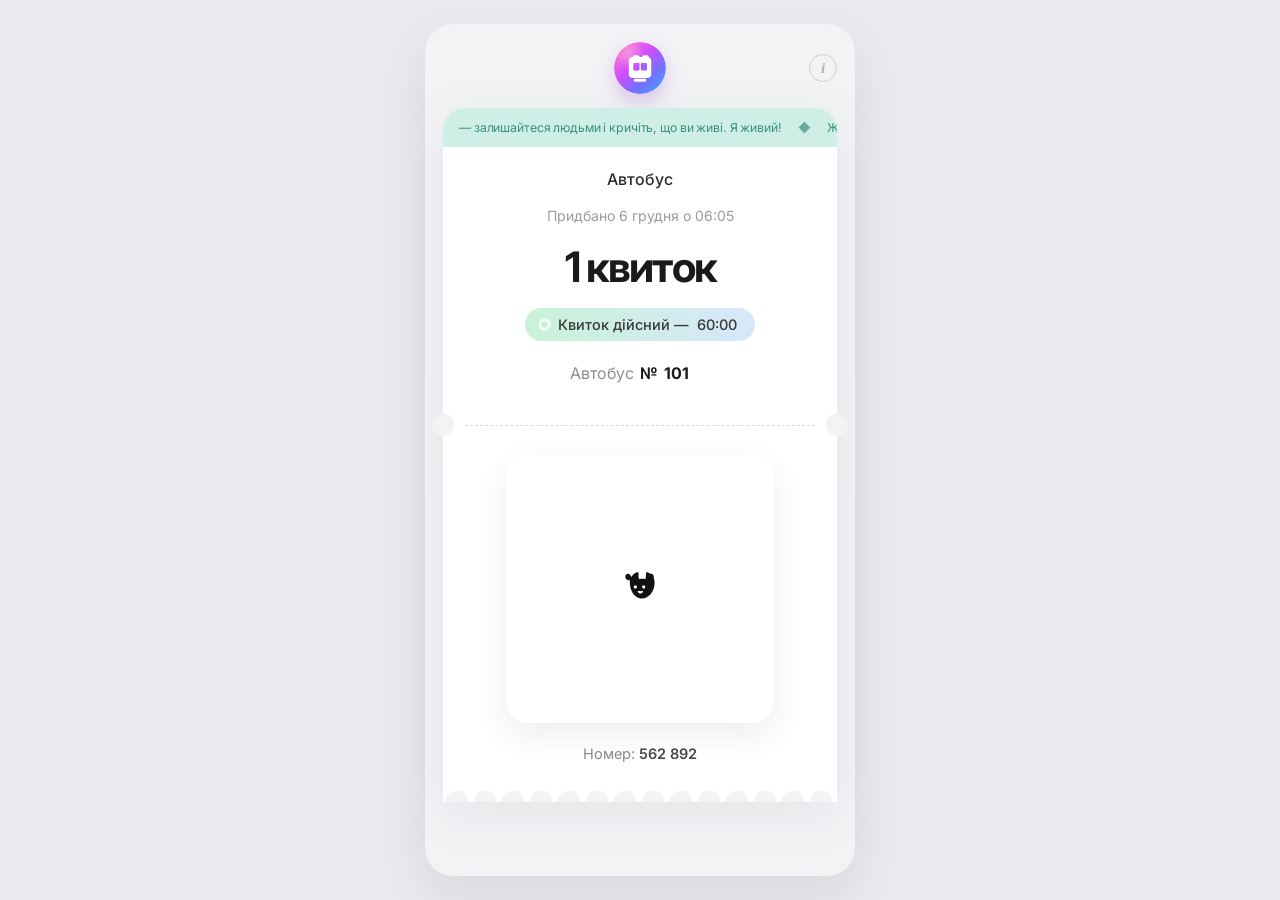
==== bus.html @ 9222057c "Add crisp canvas QR codes and a Monobank-style ticket details screen. Co-authored-by: Cursor <cursor" ====
<!DOCTYPE html>
<html lang="uk">
<head>
  <meta charset="UTF-8">
  <meta name="viewport" content="width=device-width, initial-scale=1, viewport-fit=cover">
  <meta name="theme-color" content="#f2f3f5">
  <title>Автобус · квиток</title>
  <link rel="preconnect" href="https://fonts.googleapis.com">
  <link rel="preconnect" href="https://fonts.gstatic.com" crossorigin>
  <link href="https://fonts.googleapis.com/css2?family=Inter:wght@400;500;600;700&display=swap" rel="stylesheet">
  <link rel="stylesheet" href="css/style.css">
</head>
<body data-kind="bus">
  <main class="app">
    <div id="ticket-view">
      <header class="topbar">
        <div class="logo" aria-hidden="true">
          <img src="assets/logo.svg" alt="">
        </div>
        <button class="info-btn" id="info-btn" aria-label="Інформація">i</button>
      </header>

      <article class="ticket">
        <div class="ticket-top">
          <div class="quote">
            <p class="quote-track" id="quote"></p>
          </div>
          <div class="ticket-body">
            <p class="transport" id="transport">Автобус</p>
            <p class="purchased" id="purchased"></p>
            <h1 class="amount" id="amount">1 квиток</h1>
            <div class="status" id="status">
              <span class="status-dot"></span>
              <span id="status-text">Квиток дійсний — </span>
              <span id="timer">60:00</span>
            </div>
            <p class="vehicle">
              <span id="transport-label">Автобус</span>
              <strong>№</strong>
              <input class="vehicle-input" id="vehicle-input" inputmode="numeric" maxlength="4" aria-label="Номер автобуса" value="101">
            </p>
          </div>
        </div>

        <div class="perforation" aria-hidden="true">
          <span class="dash"></span>
        </div>

        <div class="ticket-bottom">
          <button type="button" class="qr-wrap" id="qr-open" aria-label="Відкрити деталі квитка">
            <canvas class="qr" id="qr" width="640" height="640"></canvas>
            <span class="qr-mark" aria-hidden="true">
              <img src="assets/qr-cat.svg" alt="">
            </span>
          </button>
          <p class="number" id="number">Номер: <strong>244 197</strong></p>
        </div>
        <div class="scallop" aria-hidden="true"></div>
      </article>
    </div>

    <section class="details" id="details" hidden>
      <div class="details-top">
        <button type="button" class="details-back" id="details-back" aria-label="Назад">
          <svg viewBox="0 0 24 24" fill="none" aria-hidden="true">
            <path d="M15 5.5 8.5 12 15 18.5" stroke="currentColor" stroke-width="2.2" stroke-linecap="round" stroke-linejoin="round"/>
          </svg>
        </button>
        <h1 class="details-title">Деталі квитка</h1>
      </div>

      <div class="details-card">
        <div class="details-carrier">
          <div>
            <p class="details-label">Ваш перевізник</p>
            <p class="details-value">КП «ВІННИЦЬКА ТРАНСПОРТНА КОМПАНІЯ»</p>
          </div>
          <div class="details-qr-badge" aria-hidden="true">
            <canvas id="details-qr" width="160" height="160"></canvas>
          </div>
        </div>

        <div class="details-row">
          <div class="details-field">
            <p class="details-label">Квиток</p>
            <p class="details-value">Повний</p>
          </div>
          <div class="details-field is-end">
            <p class="details-label">Вартість</p>
            <p class="details-value">25 грн</p>
          </div>
        </div>

        <div class="details-row is-stack">
          <div class="details-field">
            <p class="details-label">Код ЄДРПОУ</p>
            <p class="details-value">03327925</p>
          </div>
          <div class="details-field">
            <p class="details-label">Основний контакт</p>
            <p class="details-value">+380674350525</p>
          </div>
          <div class="details-field">
            <p class="details-label">Адреса</p>
            <p class="details-value is-muted">&nbsp;</p>
          </div>
        </div>

        <div class="details-block">
          <div class="details-field">
            <p class="details-label">Страховик</p>
            <p class="details-value">ПАТ «УСК «Княжа Вієнна Іншуранс Груп», вул. Глибочицька 44, м. Київ, 04050, Україна (головний офіс) 0800 50 14 86</p>
          </div>
          <div class="details-field">
            <p class="details-label">Номер договору</p>
            <p class="details-value">Договір страхування від 12.05.2025 #1749-23/61. Розмір страхової суми 500 000,00.</p>
          </div>
        </div>
      </div>

      <footer class="details-footer">
        <p class="details-brand">monobank <span>| Universal Bank</span></p>
        <span class="details-sep" aria-hidden="true"></span>
        <p class="details-legal">АТ «УНІВЕРСАЛ БАНК» Ліцензія НБУ №92 від 20.01.1994, у держреєстрі банків №226</p>
      </footer>
    </section>
  </main>

  <div class="overlay" id="overlay">
    <div class="sheet">
      <h2>Електронний квиток</h2>
      <p>Квиток дійсний 60 хвилин з моменту покупки. Номер транспорту можна змінити прямо на квитку або тут.</p>
      <div class="sheet-fields">
        <label>
          Номер тролейбуса
          <input id="trolley-number" inputmode="numeric" maxlength="4" autocomplete="off">
        </label>
        <label>
          Номер трамвая
          <input id="tram-number" inputmode="numeric" maxlength="4" autocomplete="off">
        </label>
        <label>
          Номер автобуса
          <input id="bus-number" inputmode="numeric" maxlength="4" autocomplete="off">
        </label>
      </div>
      <div class="sheet-actions">
        <div class="sheet-links" id="other-tickets"></div>
        <button type="button" class="sheet-link" id="open-details">Деталі квитка</button>
        <button id="close-info" type="button">Зберегти</button>
      </div>
    </div>
  </div>

  <script src="js/qrcode.min.js"></script>
  <script src="js/qr-render.js"></script>
  <script src="js/app.js"></script>
</body>
</html>
---- css/style.css ----
:root {
  --bg: #f2f3f5;
  --card: #ffffff;
  --ink: #1a1a1a;
  --muted: #9a9a9a;
  --quote-bg: #cfeee6;
  --quote-text: #3b8f80;
  --dash: #e6e6e6;
  --shadow: 0 10px 30px rgba(17, 24, 39, 0.06);
  --radius: 22px;
}

* {
  box-sizing: border-box;
  margin: 0;
  padding: 0;
}

html,
body {
  min-height: 100%;
}

body {
  font-family: Inter, -apple-system, BlinkMacSystemFont, "Segoe UI", sans-serif;
  background: var(--bg);
  color: var(--ink);
  -webkit-font-smoothing: antialiased;
}

.app {
  width: min(430px, 100%);
  min-height: 100svh;
  margin: 0 auto;
  padding: 18px 18px 36px;
}

.topbar {
  display: grid;
  grid-template-columns: 1fr auto 1fr;
  align-items: center;
  margin-bottom: 14px;
}

.logo {
  grid-column: 2;
  width: 52px;
  height: 52px;
  border-radius: 50%;
  overflow: hidden;
  box-shadow: 0 8px 18px rgba(168, 80, 210, 0.28);
}

.logo img,
.logo svg {
  width: 100%;
  height: 100%;
  display: block;
}

.info-btn {
  justify-self: end;
  width: 28px;
  height: 28px;
  border: 1.5px solid #cfcfcf;
  border-radius: 50%;
  background: transparent;
  color: #b0b0b0;
  font: 700 15px/1 Georgia, "Times New Roman", serif;
  font-style: italic;
  cursor: pointer;
  appearance: none;
}

.ticket {
  position: relative;
  filter: drop-shadow(0 12px 24px rgba(15, 23, 42, 0.06));
}

.ticket-top,
.ticket-bottom {
  background: var(--card);
}

.ticket-top {
  border-radius: var(--radius) var(--radius) 0 0;
  overflow: hidden;
  padding-bottom: 28px;
}

.quote {
  background: var(--quote-bg);
  color: var(--quote-text);
  font-size: 12.25px;
  line-height: 1.4;
  letter-spacing: -0.01em;
  padding: 11px 0;
  overflow: hidden;
  white-space: nowrap;
}

.quote-track {
  display: inline-flex;
  align-items: center;
  gap: 16px;
  padding-left: 16px;
  animation: quote-scroll 22s linear infinite;
}

.quote-sep {
  opacity: 0.7;
}

@keyframes quote-scroll {
  from { transform: translateX(0); }
  to { transform: translateX(-50%); }
}

.ticket-body {
  padding: 22px 16px 0;
  text-align: center;
}

.transport {
  font-size: 16px;
  font-weight: 500;
  color: #2b2b2b;
}

.purchased {
  margin-top: 18px;
  color: var(--muted);
  font-size: 14px;
}

.amount {
  margin-top: 22px;
  font-size: 42px;
  font-weight: 700;
  letter-spacing: -0.04em;
  line-height: 1;
}

.status {
  display: inline-flex;
  align-items: center;
  gap: 8px;
  margin-top: 20px;
  padding: 8px 18px 8px 14px;
  border-radius: 999px;
  background: linear-gradient(90deg, #c9f3d8 0%, #d7e7fb 100%);
  color: #3a3a3a;
  font-size: 14.5px;
  font-weight: 500;
}

.status.is-expired {
  background: linear-gradient(90deg, #fde9c4 0%, #f8d4e4 100%);
  color: #5a5a5a;
}

.status.is-expired .status-dot,
.status.is-expired #timer {
  display: none;
}

body.is-expired .qr-wrap {
  opacity: 0.32;
  filter: grayscale(1);
}

body.is-details {
  background: #000;
}

body.is-details .app {
  background: #000;
  padding-bottom: 24px;
}

.status-dot {
  width: 11px;
  height: 11px;
  border: 2px solid #fff;
  border-radius: 50%;
  box-shadow: 0 0 0 1px rgba(255, 255, 255, 0.4);
}

.vehicle {
  margin-top: 22px;
  color: #8d8d8d;
  font-size: 16px;
  display: flex;
  align-items: baseline;
  justify-content: center;
  gap: 6px;
}

.vehicle strong {
  color: var(--ink);
  font-weight: 700;
  letter-spacing: 0.01em;
}

.vehicle-input {
  width: 4.2ch;
  border: 0;
  padding: 0;
  background: transparent;
  color: var(--ink);
  font: inherit;
  font-weight: 700;
  letter-spacing: 0.01em;
  outline: none;
  border-radius: 6px;
}

.vehicle-input:focus {
  background: #f4f4f4;
}

.perforation {
  position: relative;
  height: 28px;
  background: var(--card);
}

.perforation::before,
.perforation::after {
  content: "";
  position: absolute;
  top: 50%;
  width: 22px;
  height: 22px;
  border-radius: 50%;
  background: var(--bg);
  transform: translateY(-50%);
  box-shadow: inset 0 1px 2px rgba(0, 0, 0, 0.04);
}

.perforation::before {
  left: -11px;
}

.perforation::after {
  right: -11px;
}

.dash {
  position: absolute;
  left: 22px;
  right: 22px;
  top: 50%;
  border-top: 1.5px dashed #d9d9d9;
}

.ticket-bottom {
  padding: 8px 22px 6px;
  text-align: center;
}

.qr-wrap {
  position: relative;
  width: min(268px, 72vw);
  margin: 8px auto 0;
  padding: 10px;
  border: 0;
  border-radius: 22px;
  background: #fff;
  box-shadow: 0 12px 32px rgba(17, 24, 39, 0.08);
  cursor: pointer;
  appearance: none;
  -webkit-tap-highlight-color: transparent;
}

.qr-wrap:focus-visible {
  outline: 2px solid #c44dff;
  outline-offset: 3px;
}

.qr {
  width: 100%;
  aspect-ratio: 1;
  display: block;
  image-rendering: pixelated;
  image-rendering: crisp-edges;
}

.qr-mark {
  position: absolute;
  inset: 50% auto auto 50%;
  width: 22%;
  height: 22%;
  transform: translate(-50%, -50%);
  border-radius: 50%;
  background: #fff;
  display: grid;
  place-items: center;
  pointer-events: none;
  box-shadow: 0 0 0 6px #fff;
}

.qr-mark img {
  width: 78%;
  height: 78%;
  display: block;
}

.number {
  margin: 22px 0 18px;
  color: #8b8b8b;
  font-size: 14.5px;
}

.number strong {
  color: #4a4a4a;
  font-weight: 600;
}

.scallop {
  height: 16px;
  background:
    radial-gradient(circle at 14px 16px, var(--bg) 11px, transparent 11.6px);
  background-size: 28px 16px;
  background-repeat: repeat-x;
  background-color: var(--card);
}

.overlay {
  position: fixed;
  inset: 0;
  background: rgba(20, 20, 20, 0.28);
  display: none;
  align-items: flex-end;
  justify-content: center;
  padding: 18px;
  z-index: 10;
}

.overlay.is-open {
  display: flex;
}

.sheet {
  width: min(430px, 100%);
  background: #fff;
  border-radius: 20px;
  padding: 22px 20px 18px;
  box-shadow: var(--shadow);
}

.sheet h2 {
  font-size: 18px;
  margin-bottom: 8px;
}

.sheet p {
  color: #666;
  font-size: 14px;
  line-height: 1.5;
}

.sheet-fields {
  display: grid;
  gap: 12px;
  margin-top: 16px;
}

.sheet-fields label {
  display: grid;
  gap: 6px;
  color: #666;
  font-size: 13px;
}

.sheet-fields input {
  height: 44px;
  border: 1px solid #e6e6e6;
  border-radius: 12px;
  padding: 0 12px;
  font: 600 16px Inter, sans-serif;
  color: var(--ink);
  outline: none;
}

.sheet-fields input:focus {
  border-color: #c44dff;
}

.sheet-actions {
  display: grid;
  gap: 8px;
  margin-top: 16px;
}

.sheet-links {
  display: grid;
  gap: 8px;
}

.sheet button,
.sheet-link {
  width: 100%;
  height: 44px;
  border: 0;
  border-radius: 12px;
  font: 600 15px Inter, sans-serif;
  cursor: pointer;
  display: grid;
  place-items: center;
  text-decoration: none;
}

.sheet button {
  background: #111;
  color: #fff;
}

.sheet-link {
  background: #f3f3f5;
  color: #222;
}

.details {
  color: #fff;
  min-height: calc(100svh - 54px);
  display: flex;
  flex-direction: column;
  gap: 18px;
  padding-top: 4px;
}

.details[hidden] {
  display: none !important;
}

.details-top {
  display: flex;
  align-items: center;
  gap: 8px;
  min-height: 44px;
}

.details-back {
  width: 36px;
  height: 36px;
  margin-left: -8px;
  border: 0;
  border-radius: 50%;
  background: transparent;
  color: #fff;
  cursor: pointer;
  display: grid;
  place-items: center;
  appearance: none;
}

.details-back svg {
  width: 22px;
  height: 22px;
  display: block;
}

.details-title {
  font-size: 28px;
  font-weight: 700;
  letter-spacing: -0.03em;
  line-height: 1.15;
}

.details-card {
  background: #1c1c1e;
  border-radius: 18px;
  padding: 18px 16px 16px;
}

.details-carrier {
  display: grid;
  grid-template-columns: 1fr auto;
  gap: 14px;
  align-items: start;
  padding-bottom: 16px;
  border-bottom: 1px solid rgba(255, 255, 255, 0.08);
}

.details-label {
  color: #8e8e93;
  font-size: 13px;
  line-height: 1.3;
  margin-bottom: 6px;
}

.details-value {
  color: #fff;
  font-size: 16px;
  font-weight: 600;
  line-height: 1.35;
  letter-spacing: -0.01em;
}

.details-value.is-muted {
  color: #8e8e93;
  font-weight: 500;
  min-height: 1.2em;
}

.details-qr-badge {
  width: 54px;
  height: 54px;
  border-radius: 50%;
  padding: 7px;
  background: linear-gradient(160deg, #b24bff 0%, #ff4fa3 55%, #ff6b7a 100%);
  box-shadow: 0 8px 18px rgba(178, 75, 255, 0.28);
  flex-shrink: 0;
}

.details-qr-badge canvas {
  width: 100%;
  height: 100%;
  display: block;
  border-radius: 10px;
  background: #fff;
  image-rendering: pixelated;
  image-rendering: crisp-edges;
}

.details-row {
  display: grid;
  grid-template-columns: 1fr 1fr;
  gap: 16px;
  padding: 16px 0;
  border-bottom: 1px solid rgba(255, 255, 255, 0.08);
}

.details-row.is-stack {
  grid-template-columns: 1fr;
  gap: 14px;
}

.details-field.is-end {
  text-align: right;
}

.details-block {
  padding-top: 16px;
  display: grid;
  gap: 14px;
}

.details-block .details-value {
  font-size: 14.5px;
  font-weight: 500;
  color: #f2f2f7;
}

.details-footer {
  margin-top: auto;
  padding-top: 8px;
  display: grid;
  grid-template-columns: auto 1px 1fr;
  gap: 12px;
  align-items: center;
}

.details-brand {
  color: #8e8e93;
  font-size: 15px;
  font-weight: 600;
  letter-spacing: -0.02em;
  white-space: nowrap;
}

.details-brand span {
  font-weight: 500;
  opacity: 0.85;
}

.details-sep {
  width: 1px;
  height: 28px;
  background: rgba(255, 255, 255, 0.18);
}

.details-legal {
  color: #8e8e93;
  font-size: 10px;
  line-height: 1.35;
}

@media (min-width: 760px) {
  body {
    background: #e9eaee;
  }

  body.is-details {
    background: #0a0a0a;
  }

  .app {
    min-height: calc(100svh - 48px);
    margin-top: 24px;
    background: var(--bg);
    border-radius: 28px;
    box-shadow: 0 20px 50px rgba(15, 23, 42, 0.08);
  }

  body.is-details .app {
    background: #000;
    box-shadow: 0 20px 50px rgba(0, 0, 0, 0.45);
  }
}
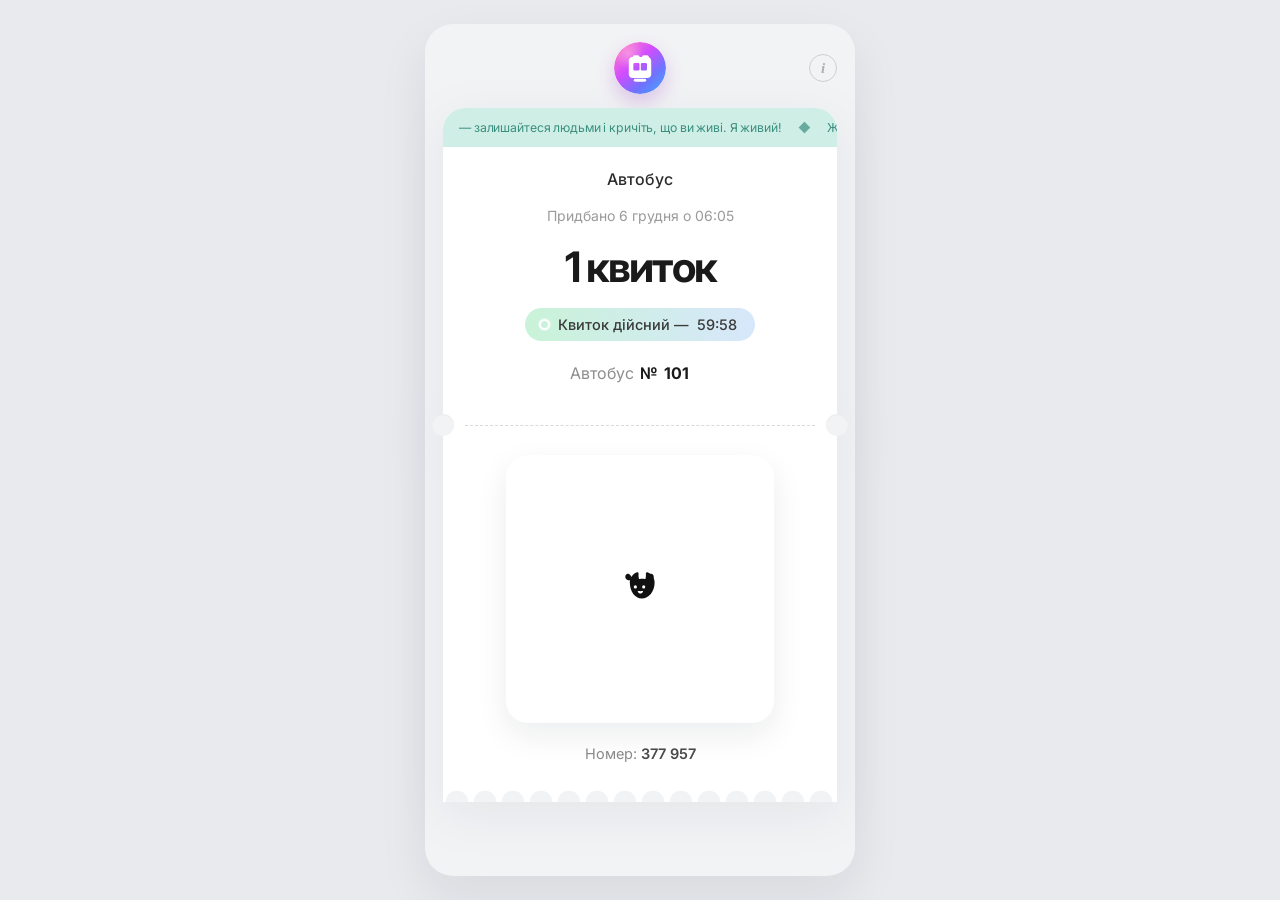
==== commit 5495206c: "Add dark fullscreen QR scan view matching the controller screen. Co-authored-by: Cursor <cursoragent" ====
--- a/bus.html
+++ b/bus.html
@@ -47,7 +47,7 @@
         </div>
 
         <div class="ticket-bottom">
-          <button type="button" class="qr-wrap" id="qr-open" aria-label="Відкрити деталі квитка">
+          <button type="button" class="qr-wrap" id="qr-open" aria-label="Показати QR-код">
             <canvas class="qr" id="qr" width="640" height="640"></canvas>
             <span class="qr-mark" aria-hidden="true">
               <img src="assets/qr-cat.svg" alt="">
@@ -58,6 +58,23 @@
         <div class="scallop" aria-hidden="true"></div>
       </article>
     </div>
+
+    <section class="scan" id="scan" hidden>
+      <button type="button" class="scan-close" id="scan-back" aria-label="Назад">
+        <svg viewBox="0 0 24 24" fill="none" aria-hidden="true">
+          <path d="M15 5.5 8.5 12 15 18.5" stroke="currentColor" stroke-width="2.2" stroke-linecap="round" stroke-linejoin="round"/>
+        </svg>
+      </button>
+      <p class="scan-title" id="scan-title">Автобус № 101</p>
+      <hr class="scan-rule" aria-hidden="true">
+      <div class="scan-frame">
+        <canvas id="scan-qr" width="720" height="720"></canvas>
+        <span class="scan-mark" aria-hidden="true">
+          <img src="assets/qr-cat.svg" alt="">
+        </span>
+      </div>
+      <p class="scan-number" id="scan-number">Номер: <strong>244 197</strong></p>
+    </section>
 
     <section class="details" id="details" hidden>
       <div class="details-top">
--- a/css/style.css
+++ b/css/style.css
@@ -421,6 +421,125 @@
   color: #222;
 }
 
+.scan {
+  color: #cfcfcf;
+  min-height: calc(100svh - 36px);
+  display: flex;
+  flex-direction: column;
+  align-items: center;
+  justify-content: center;
+  gap: 22px;
+  text-align: center;
+  padding: 12px 8px 24px;
+}
+
+.scan[hidden] {
+  display: none !important;
+}
+
+.scan-title {
+  font-size: 18px;
+  font-weight: 500;
+  letter-spacing: -0.01em;
+  color: #c8c8c8;
+}
+
+.scan-rule {
+  width: min(320px, 86vw);
+  border: 0;
+  border-top: 1.5px dotted rgba(255, 255, 255, 0.28);
+  margin: -8px 0 0;
+}
+
+.scan-frame {
+  position: relative;
+  width: min(320px, 86vw);
+  aspect-ratio: 3 / 4.15;
+  border: 1.5px solid rgba(255, 255, 255, 0.38);
+  border-radius: 28px;
+  background: #1c1c1e;
+  overflow: hidden;
+  display: grid;
+  place-items: center;
+  padding: 18px;
+}
+
+.scan-frame canvas {
+  width: 100%;
+  height: auto;
+  aspect-ratio: 1;
+  display: block;
+  border-radius: 8px;
+  image-rendering: pixelated;
+  image-rendering: crisp-edges;
+}
+
+.scan-mark {
+  position: absolute;
+  left: 50%;
+  top: 50%;
+  width: 22%;
+  height: auto;
+  aspect-ratio: 1;
+  transform: translate(-50%, -50%);
+  border-radius: 50%;
+  background: #1c1c1e;
+  display: grid;
+  place-items: center;
+  pointer-events: none;
+  box-shadow: 0 0 0 10px #1c1c1e;
+}
+
+.scan-mark img {
+  width: 78%;
+  height: 78%;
+  display: block;
+}
+
+.scan-number {
+  font-size: 16px;
+  font-weight: 500;
+  color: #bdbdbd;
+  letter-spacing: -0.01em;
+}
+
+.scan-number strong {
+  font-weight: 600;
+  color: #d8d8d8;
+}
+
+.scan-close {
+  position: absolute;
+  top: 10px;
+  left: 10px;
+  width: 36px;
+  height: 36px;
+  border: 0;
+  border-radius: 50%;
+  background: transparent;
+  color: #cfcfcf;
+  cursor: pointer;
+  display: grid;
+  place-items: center;
+  appearance: none;
+}
+
+.scan-close svg {
+  width: 22px;
+  height: 22px;
+  display: block;
+}
+
+body.is-scan {
+  background: #121212;
+}
+
+body.is-scan .app {
+  position: relative;
+  background: #121212;
+  padding-top: 8px;
+}
+
 .details {
   color: #fff;
   min-height: calc(100svh - 54px);
@@ -596,6 +715,10 @@
     background: #0a0a0a;
   }
 
+  body.is-scan {
+    background: #0a0a0a;
+  }
+
   .app {
     min-height: calc(100svh - 48px);
     margin-top: 24px;
@@ -608,4 +731,9 @@
     background: #000;
     box-shadow: 0 20px 50px rgba(0, 0, 0, 0.45);
   }
-}
+
+  body.is-scan .app {
+    background: #121212;
+    box-shadow: 0 20px 50px rgba(0, 0, 0, 0.45);
+  }
+}
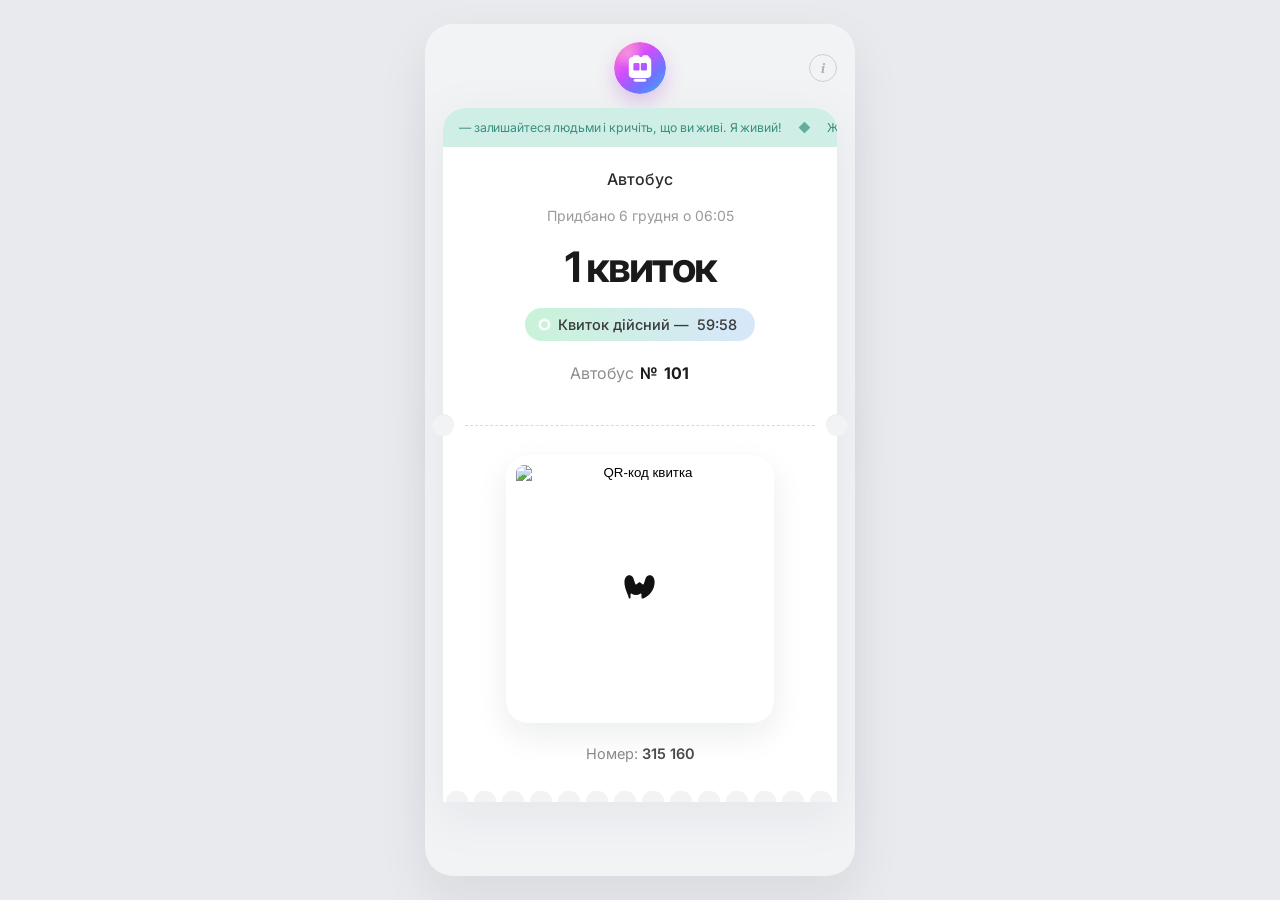
==== commit 4429d5c7: "Render a crisp black-and-white monobank-style QR with a solid cat mark. Co-authored-by: Cursor <curs" ====
--- a/bus.html
+++ b/bus.html
@@ -48,7 +48,7 @@
 
         <div class="ticket-bottom">
           <button type="button" class="qr-wrap" id="qr-open" aria-label="Показати QR-код">
-            <canvas class="qr" id="qr" width="640" height="640"></canvas>
+            <img class="qr" id="qr" alt="QR-код квитка" decoding="async">
             <span class="qr-mark" aria-hidden="true">
               <img src="assets/qr-cat.svg" alt="">
             </span>
@@ -68,7 +68,7 @@
       <p class="scan-title" id="scan-title">Автобус № 101</p>
       <hr class="scan-rule" aria-hidden="true">
       <div class="scan-frame">
-        <canvas id="scan-qr" width="720" height="720"></canvas>
+        <img id="scan-qr" alt="QR-код квитка" decoding="async">
         <span class="scan-mark" aria-hidden="true">
           <img src="assets/qr-cat.svg" alt="">
         </span>
@@ -93,7 +93,7 @@
             <p class="details-value">КП «ВІННИЦЬКА ТРАНСПОРТНА КОМПАНІЯ»</p>
           </div>
           <div class="details-qr-badge" aria-hidden="true">
-            <canvas id="details-qr" width="160" height="160"></canvas>
+            <img id="details-qr" alt="">
           </div>
         </div>
 
--- a/css/style.css
+++ b/css/style.css
@@ -282,6 +282,8 @@
   width: 100%;
   aspect-ratio: 1;
   display: block;
+  background: #fff;
+  border-radius: 8px;
   image-rendering: pixelated;
   image-rendering: crisp-edges;
 }
@@ -454,22 +456,23 @@
 .scan-frame {
   position: relative;
   width: min(320px, 86vw);
-  aspect-ratio: 3 / 4.15;
-  border: 1.5px solid rgba(255, 255, 255, 0.38);
-  border-radius: 28px;
-  background: #1c1c1e;
+  aspect-ratio: 1;
+  border: 0;
+  border-radius: 22px;
+  background: #fff;
   overflow: hidden;
   display: grid;
   place-items: center;
-  padding: 18px;
-}
-
-.scan-frame canvas {
+  padding: 12px;
+  box-shadow: 0 12px 32px rgba(17, 24, 39, 0.18);
+}
+
+.scan-frame img#scan-qr {
   width: 100%;
   height: auto;
   aspect-ratio: 1;
   display: block;
-  border-radius: 8px;
+  background: #fff;
   image-rendering: pixelated;
   image-rendering: crisp-edges;
 }
@@ -483,11 +486,11 @@
   aspect-ratio: 1;
   transform: translate(-50%, -50%);
   border-radius: 50%;
-  background: #1c1c1e;
+  background: #fff;
   display: grid;
   place-items: center;
   pointer-events: none;
-  box-shadow: 0 0 0 10px #1c1c1e;
+  box-shadow: 0 0 0 8px #fff;
 }
 
 .scan-mark img {
@@ -631,14 +634,16 @@
   background: linear-gradient(160deg, #b24bff 0%, #ff4fa3 55%, #ff6b7a 100%);
   box-shadow: 0 8px 18px rgba(178, 75, 255, 0.28);
   flex-shrink: 0;
-}
-
-.details-qr-badge canvas {
+  overflow: hidden;
+}
+
+.details-qr-badge img {
   width: 100%;
   height: 100%;
   display: block;
   border-radius: 10px;
   background: #fff;
+  object-fit: cover;
   image-rendering: pixelated;
   image-rendering: crisp-edges;
 }
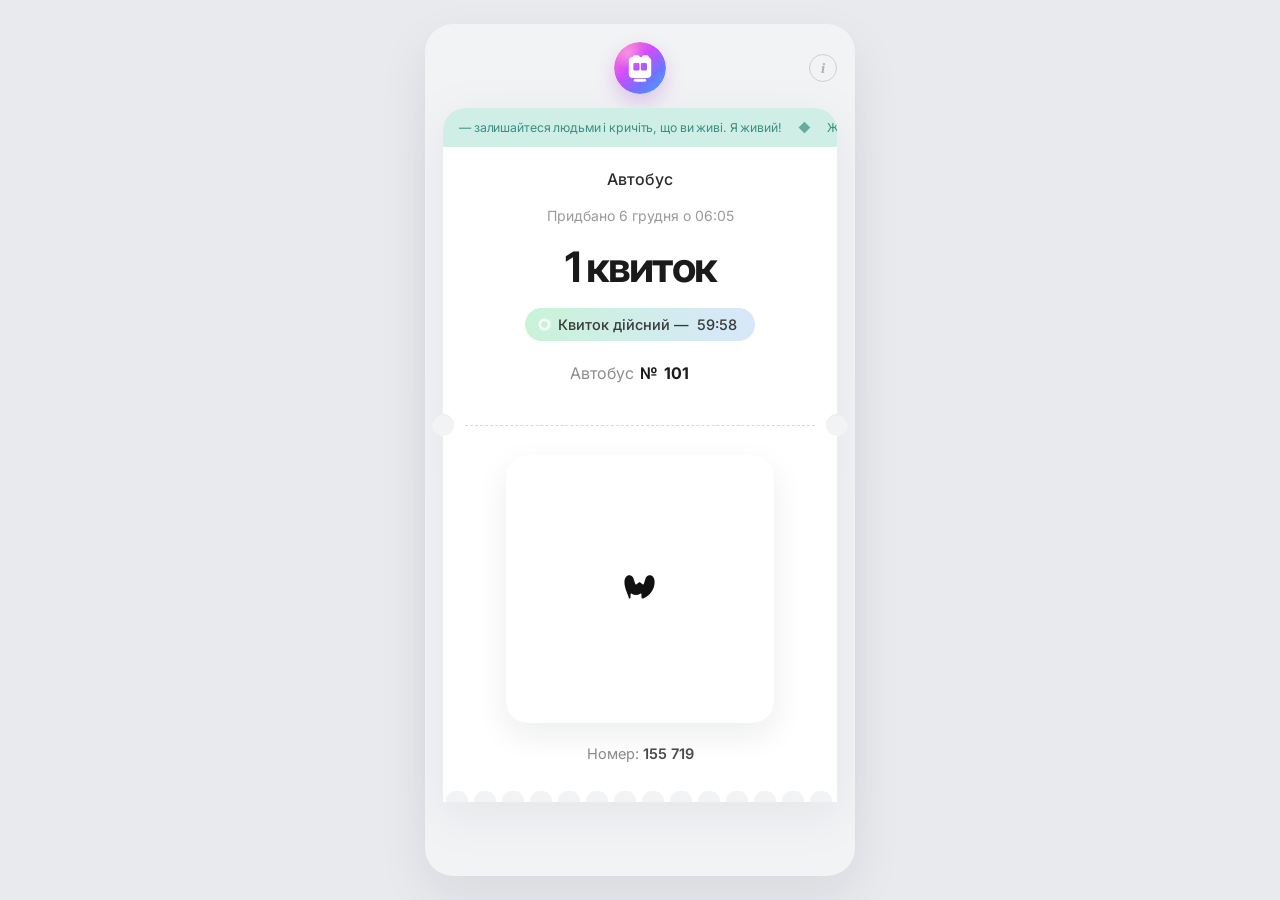
==== commit 9f40dae3: "Fix monobank-style black-and-white QR rendering with cache-busted assets. Co-authored-by: Cursor <cu" ====
--- a/bus.html
+++ b/bus.html
@@ -8,7 +8,7 @@
   <link rel="preconnect" href="https://fonts.googleapis.com">
   <link rel="preconnect" href="https://fonts.gstatic.com" crossorigin>
   <link href="https://fonts.googleapis.com/css2?family=Inter:wght@400;500;600;700&display=swap" rel="stylesheet">
-  <link rel="stylesheet" href="css/style.css">
+  <link rel="stylesheet" href="css/style.css?v=4">
 </head>
 <body data-kind="bus">
   <main class="app">
@@ -48,7 +48,7 @@
 
         <div class="ticket-bottom">
           <button type="button" class="qr-wrap" id="qr-open" aria-label="Показати QR-код">
-            <img class="qr" id="qr" alt="QR-код квитка" decoding="async">
+            <canvas class="qr" id="qr" width="640" height="640"></canvas>
             <span class="qr-mark" aria-hidden="true">
               <img src="assets/qr-cat.svg" alt="">
             </span>
@@ -68,7 +68,7 @@
       <p class="scan-title" id="scan-title">Автобус № 101</p>
       <hr class="scan-rule" aria-hidden="true">
       <div class="scan-frame">
-        <img id="scan-qr" alt="QR-код квитка" decoding="async">
+        <canvas id="scan-qr" width="720" height="720"></canvas>
         <span class="scan-mark" aria-hidden="true">
           <img src="assets/qr-cat.svg" alt="">
         </span>
@@ -93,7 +93,7 @@
             <p class="details-value">КП «ВІННИЦЬКА ТРАНСПОРТНА КОМПАНІЯ»</p>
           </div>
           <div class="details-qr-badge" aria-hidden="true">
-            <img id="details-qr" alt="">
+            <canvas id="details-qr" width="160" height="160"></canvas>
           </div>
         </div>
 
@@ -169,8 +169,8 @@
     </div>
   </div>
 
-  <script src="js/qrcode.min.js"></script>
-  <script src="js/qr-render.js"></script>
-  <script src="js/app.js"></script>
+  <script src="js/qrcode.min.js?v=4"></script>
+  <script src="js/qr-render.js?v=4"></script>
+  <script src="js/app.js?v=4"></script>
 </body>
 </html>
--- a/css/style.css
+++ b/css/style.css
@@ -455,7 +455,7 @@
 
 .scan-frame {
   position: relative;
-  width: min(320px, 86vw);
+  width: min(300px, 82vw);
   aspect-ratio: 1;
   border: 0;
   border-radius: 22px;
@@ -467,7 +467,7 @@
   box-shadow: 0 12px 32px rgba(17, 24, 39, 0.18);
 }
 
-.scan-frame img#scan-qr {
+.scan-frame canvas {
   width: 100%;
   height: auto;
   aspect-ratio: 1;
@@ -637,13 +637,12 @@
   overflow: hidden;
 }
 
-.details-qr-badge img {
+.details-qr-badge canvas {
   width: 100%;
   height: 100%;
   display: block;
   border-radius: 10px;
   background: #fff;
-  object-fit: cover;
   image-rendering: pixelated;
   image-rendering: crisp-edges;
 }
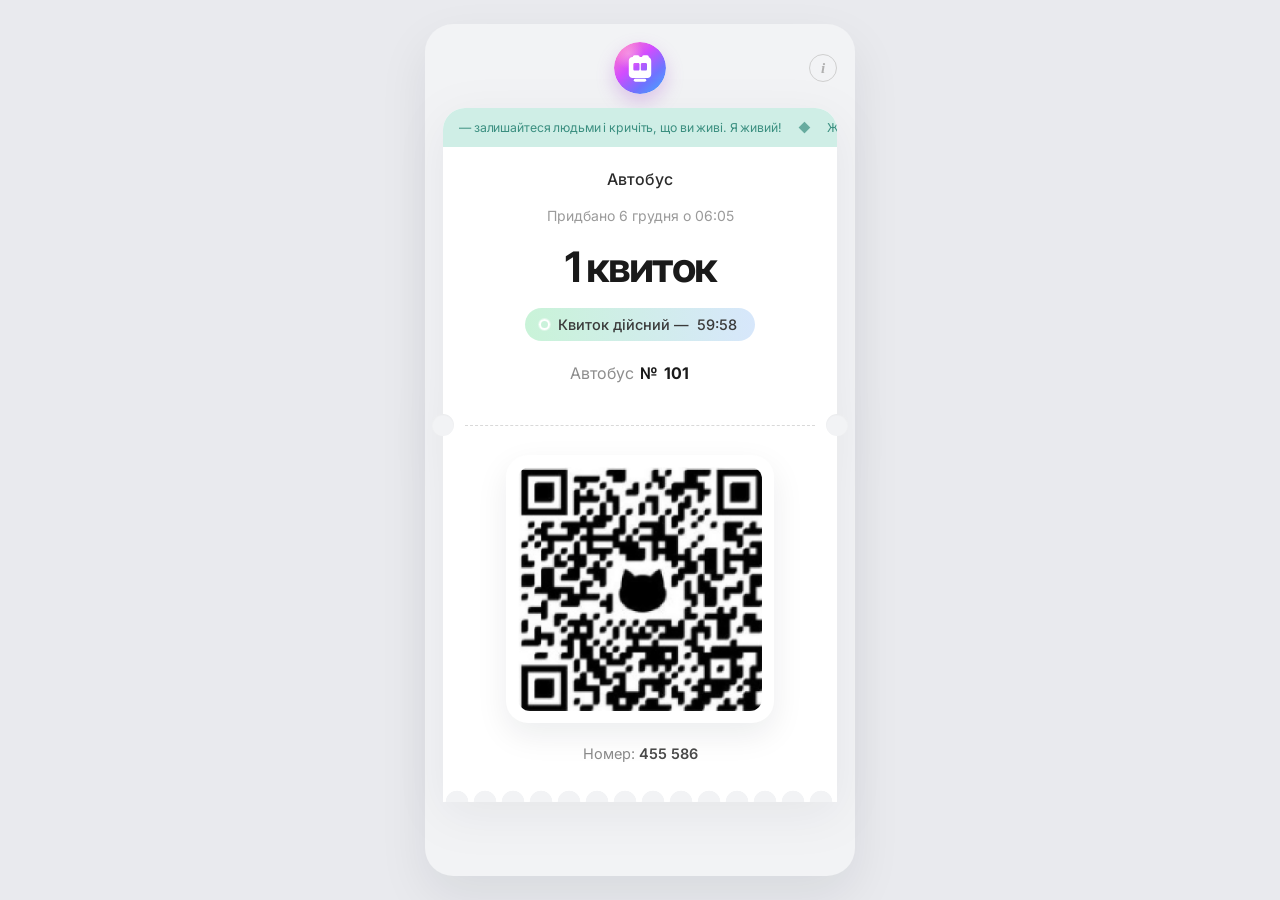
==== commit 910bb434: "Use the exact monobank QR screenshot asset instead of a generated code. Co-authored-by: Cursor <curs" ====
--- a/bus.html
+++ b/bus.html
@@ -8,7 +8,7 @@
   <link rel="preconnect" href="https://fonts.googleapis.com">
   <link rel="preconnect" href="https://fonts.gstatic.com" crossorigin>
   <link href="https://fonts.googleapis.com/css2?family=Inter:wght@400;500;600;700&display=swap" rel="stylesheet">
-  <link rel="stylesheet" href="css/style.css?v=4">
+  <link rel="stylesheet" href="css/style.css?v=5">
 </head>
 <body data-kind="bus">
   <main class="app">
@@ -48,10 +48,7 @@
 
         <div class="ticket-bottom">
           <button type="button" class="qr-wrap" id="qr-open" aria-label="Показати QR-код">
-            <canvas class="qr" id="qr" width="640" height="640"></canvas>
-            <span class="qr-mark" aria-hidden="true">
-              <img src="assets/qr-cat.svg" alt="">
-            </span>
+            <img class="qr" src="assets/qr.png?v=5" alt="QR-код квитка" draggable="false">
           </button>
           <p class="number" id="number">Номер: <strong>244 197</strong></p>
         </div>
@@ -68,10 +65,7 @@
       <p class="scan-title" id="scan-title">Автобус № 101</p>
       <hr class="scan-rule" aria-hidden="true">
       <div class="scan-frame">
-        <canvas id="scan-qr" width="720" height="720"></canvas>
-        <span class="scan-mark" aria-hidden="true">
-          <img src="assets/qr-cat.svg" alt="">
-        </span>
+        <img id="scan-qr" class="scan-qr" src="assets/qr.png?v=5" alt="QR-код квитка" draggable="false">
       </div>
       <p class="scan-number" id="scan-number">Номер: <strong>244 197</strong></p>
     </section>
@@ -93,7 +87,7 @@
             <p class="details-value">КП «ВІННИЦЬКА ТРАНСПОРТНА КОМПАНІЯ»</p>
           </div>
           <div class="details-qr-badge" aria-hidden="true">
-            <canvas id="details-qr" width="160" height="160"></canvas>
+            <img id="details-qr" src="assets/qr.png?v=5" alt="">
           </div>
         </div>
 
@@ -169,8 +163,6 @@
     </div>
   </div>
 
-  <script src="js/qrcode.min.js?v=4"></script>
-  <script src="js/qr-render.js?v=4"></script>
-  <script src="js/app.js?v=4"></script>
+  <script src="js/app.js?v=5"></script>
 </body>
 </html>
--- a/css/style.css
+++ b/css/style.css
@@ -263,7 +263,7 @@
   position: relative;
   width: min(268px, 72vw);
   margin: 8px auto 0;
-  padding: 10px;
+  padding: 12px;
   border: 0;
   border-radius: 22px;
   background: #fff;
@@ -283,29 +283,9 @@
   aspect-ratio: 1;
   display: block;
   background: #fff;
-  border-radius: 8px;
-  image-rendering: pixelated;
-  image-rendering: crisp-edges;
-}
-
-.qr-mark {
-  position: absolute;
-  inset: 50% auto auto 50%;
-  width: 22%;
-  height: 22%;
-  transform: translate(-50%, -50%);
-  border-radius: 50%;
-  background: #fff;
-  display: grid;
-  place-items: center;
-  pointer-events: none;
-  box-shadow: 0 0 0 6px #fff;
-}
-
-.qr-mark img {
-  width: 78%;
-  height: 78%;
-  display: block;
+  border-radius: 12px;
+  object-fit: contain;
+  image-rendering: auto;
 }
 
 .number {
@@ -463,40 +443,18 @@
   overflow: hidden;
   display: grid;
   place-items: center;
-  padding: 12px;
+  padding: 14px;
   box-shadow: 0 12px 32px rgba(17, 24, 39, 0.18);
 }
 
-.scan-frame canvas {
+.scan-qr {
   width: 100%;
   height: auto;
   aspect-ratio: 1;
   display: block;
   background: #fff;
-  image-rendering: pixelated;
-  image-rendering: crisp-edges;
-}
-
-.scan-mark {
-  position: absolute;
-  left: 50%;
-  top: 50%;
-  width: 22%;
-  height: auto;
-  aspect-ratio: 1;
-  transform: translate(-50%, -50%);
-  border-radius: 50%;
-  background: #fff;
-  display: grid;
-  place-items: center;
-  pointer-events: none;
-  box-shadow: 0 0 0 8px #fff;
-}
-
-.scan-mark img {
-  width: 78%;
-  height: 78%;
-  display: block;
+  border-radius: 12px;
+  object-fit: contain;
 }
 
 .scan-number {
@@ -637,14 +595,13 @@
   overflow: hidden;
 }
 
-.details-qr-badge canvas {
+.details-qr-badge img {
   width: 100%;
   height: 100%;
   display: block;
   border-radius: 10px;
   background: #fff;
-  image-rendering: pixelated;
-  image-rendering: crisp-edges;
+  object-fit: cover;
 }
 
 .details-row {
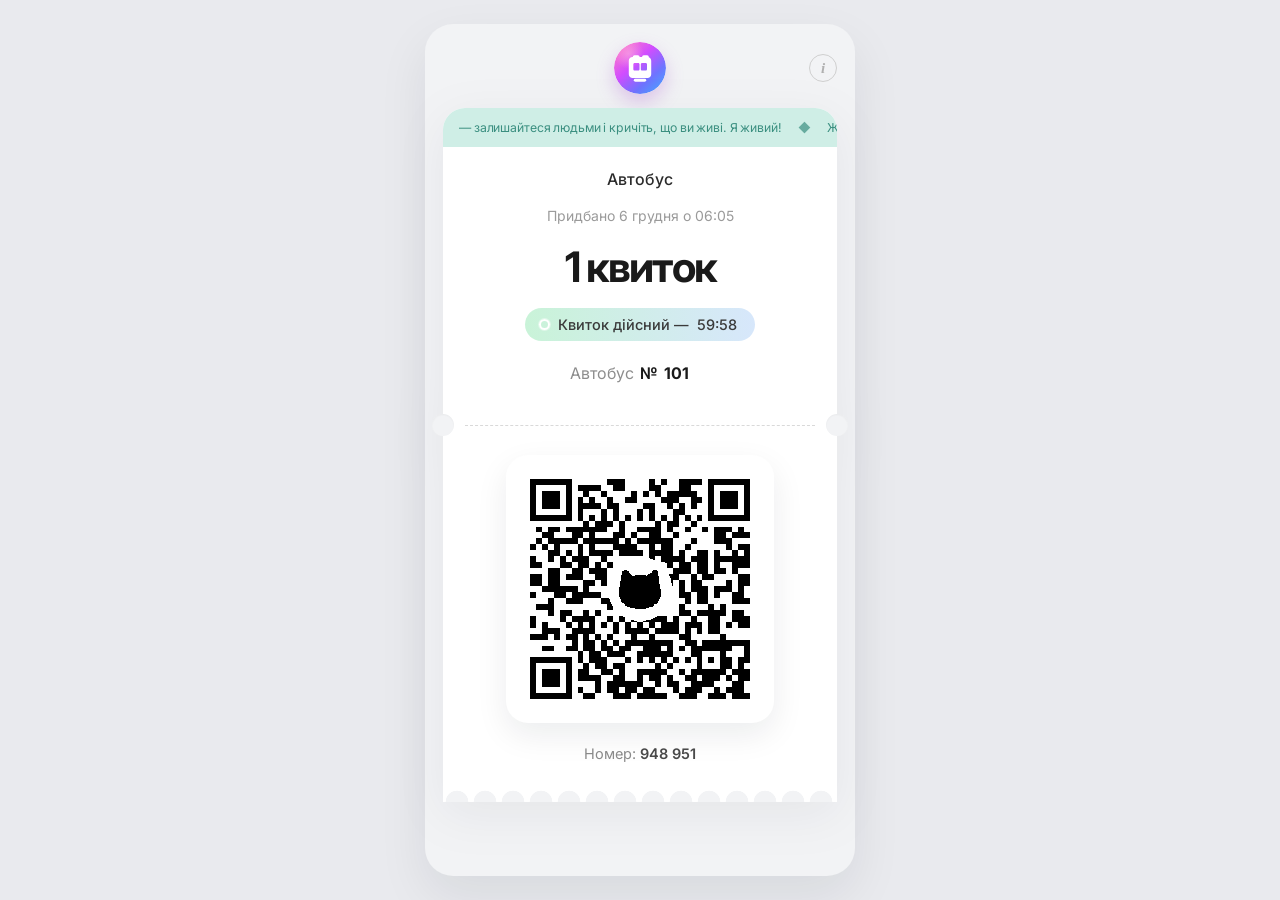
==== commit 38efe61f: "Sharpen the QR into a pure black-and-white pixel grid. Co-authored-by: Cursor <cursoragent@cursor.co" ====
--- a/bus.html
+++ b/bus.html
@@ -8,7 +8,7 @@
   <link rel="preconnect" href="https://fonts.googleapis.com">
   <link rel="preconnect" href="https://fonts.gstatic.com" crossorigin>
   <link href="https://fonts.googleapis.com/css2?family=Inter:wght@400;500;600;700&display=swap" rel="stylesheet">
-  <link rel="stylesheet" href="css/style.css?v=5">
+  <link rel="stylesheet" href="css/style.css?v=6">
 </head>
 <body data-kind="bus">
   <main class="app">
@@ -48,7 +48,7 @@
 
         <div class="ticket-bottom">
           <button type="button" class="qr-wrap" id="qr-open" aria-label="Показати QR-код">
-            <img class="qr" src="assets/qr.png?v=5" alt="QR-код квитка" draggable="false">
+            <img class="qr" src="assets/qr.png?v=6" alt="QR-код квитка" draggable="false">
           </button>
           <p class="number" id="number">Номер: <strong>244 197</strong></p>
         </div>
@@ -65,7 +65,7 @@
       <p class="scan-title" id="scan-title">Автобус № 101</p>
       <hr class="scan-rule" aria-hidden="true">
       <div class="scan-frame">
-        <img id="scan-qr" class="scan-qr" src="assets/qr.png?v=5" alt="QR-код квитка" draggable="false">
+        <img id="scan-qr" class="scan-qr" src="assets/qr.png?v=6" alt="QR-код квитка" draggable="false">
       </div>
       <p class="scan-number" id="scan-number">Номер: <strong>244 197</strong></p>
     </section>
@@ -87,7 +87,7 @@
             <p class="details-value">КП «ВІННИЦЬКА ТРАНСПОРТНА КОМПАНІЯ»</p>
           </div>
           <div class="details-qr-badge" aria-hidden="true">
-            <img id="details-qr" src="assets/qr.png?v=5" alt="">
+            <img id="details-qr" src="assets/qr.png?v=6" alt="">
           </div>
         </div>
 
@@ -163,6 +163,6 @@
     </div>
   </div>
 
-  <script src="js/app.js?v=5"></script>
+  <script src="js/app.js?v=6"></script>
 </body>
 </html>
--- a/css/style.css
+++ b/css/style.css
@@ -271,6 +271,7 @@
   cursor: pointer;
   appearance: none;
   -webkit-tap-highlight-color: transparent;
+  overflow: hidden;
 }
 
 .qr-wrap:focus-visible {
@@ -283,9 +284,11 @@
   aspect-ratio: 1;
   display: block;
   background: #fff;
-  border-radius: 12px;
+  border-radius: 0;
   object-fit: contain;
-  image-rendering: auto;
+  image-rendering: pixelated;
+  image-rendering: crisp-edges;
+  -ms-interpolation-mode: nearest-neighbor;
 }
 
 .number {
@@ -453,8 +456,11 @@
   aspect-ratio: 1;
   display: block;
   background: #fff;
-  border-radius: 12px;
+  border-radius: 0;
   object-fit: contain;
+  image-rendering: pixelated;
+  image-rendering: crisp-edges;
+  -ms-interpolation-mode: nearest-neighbor;
 }
 
 .scan-number {
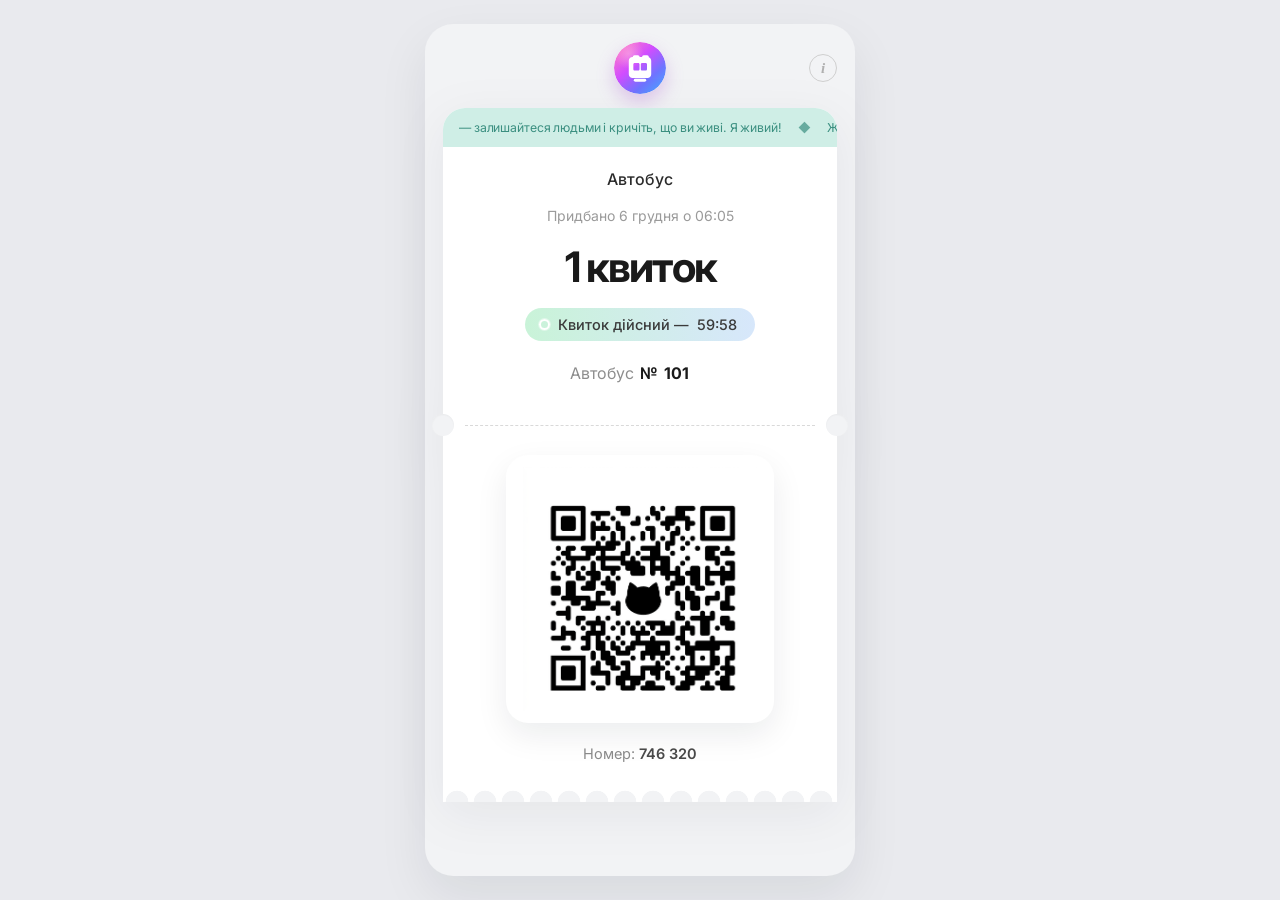
==== commit a498bf35: "Replace ticket QR with the exact rounded monobank-style asset. Co-authored-by: Cursor <cursoragent@c" ====
--- a/bus.html
+++ b/bus.html
@@ -8,7 +8,7 @@
   <link rel="preconnect" href="https://fonts.googleapis.com">
   <link rel="preconnect" href="https://fonts.gstatic.com" crossorigin>
   <link href="https://fonts.googleapis.com/css2?family=Inter:wght@400;500;600;700&display=swap" rel="stylesheet">
-  <link rel="stylesheet" href="css/style.css?v=6">
+  <link rel="stylesheet" href="css/style.css?v=7">
 </head>
 <body data-kind="bus">
   <main class="app">
@@ -48,7 +48,7 @@
 
         <div class="ticket-bottom">
           <button type="button" class="qr-wrap" id="qr-open" aria-label="Показати QR-код">
-            <img class="qr" src="assets/qr.png?v=6" alt="QR-код квитка" draggable="false">
+            <img class="qr" src="assets/qr.png?v=7" alt="QR-код квитка" draggable="false">
           </button>
           <p class="number" id="number">Номер: <strong>244 197</strong></p>
         </div>
@@ -65,7 +65,7 @@
       <p class="scan-title" id="scan-title">Автобус № 101</p>
       <hr class="scan-rule" aria-hidden="true">
       <div class="scan-frame">
-        <img id="scan-qr" class="scan-qr" src="assets/qr.png?v=6" alt="QR-код квитка" draggable="false">
+        <img id="scan-qr" class="scan-qr" src="assets/qr.png?v=7" alt="QR-код квитка" draggable="false">
       </div>
       <p class="scan-number" id="scan-number">Номер: <strong>244 197</strong></p>
     </section>
@@ -87,7 +87,7 @@
             <p class="details-value">КП «ВІННИЦЬКА ТРАНСПОРТНА КОМПАНІЯ»</p>
           </div>
           <div class="details-qr-badge" aria-hidden="true">
-            <img id="details-qr" src="assets/qr.png?v=6" alt="">
+            <img id="details-qr" src="assets/qr.png?v=7" alt="">
           </div>
         </div>
 
@@ -163,6 +163,6 @@
     </div>
   </div>
 
-  <script src="js/app.js?v=6"></script>
+  <script src="js/app.js?v=7"></script>
 </body>
 </html>
--- a/css/style.css
+++ b/css/style.css
@@ -286,9 +286,8 @@
   background: #fff;
   border-radius: 0;
   object-fit: contain;
-  image-rendering: pixelated;
-  image-rendering: crisp-edges;
-  -ms-interpolation-mode: nearest-neighbor;
+  image-rendering: auto;
+  -webkit-optimize-contrast: auto;
 }
 
 .number {
@@ -458,9 +457,7 @@
   background: #fff;
   border-radius: 0;
   object-fit: contain;
-  image-rendering: pixelated;
-  image-rendering: crisp-edges;
-  -ms-interpolation-mode: nearest-neighbor;
+  image-rendering: auto;
 }
 
 .scan-number {
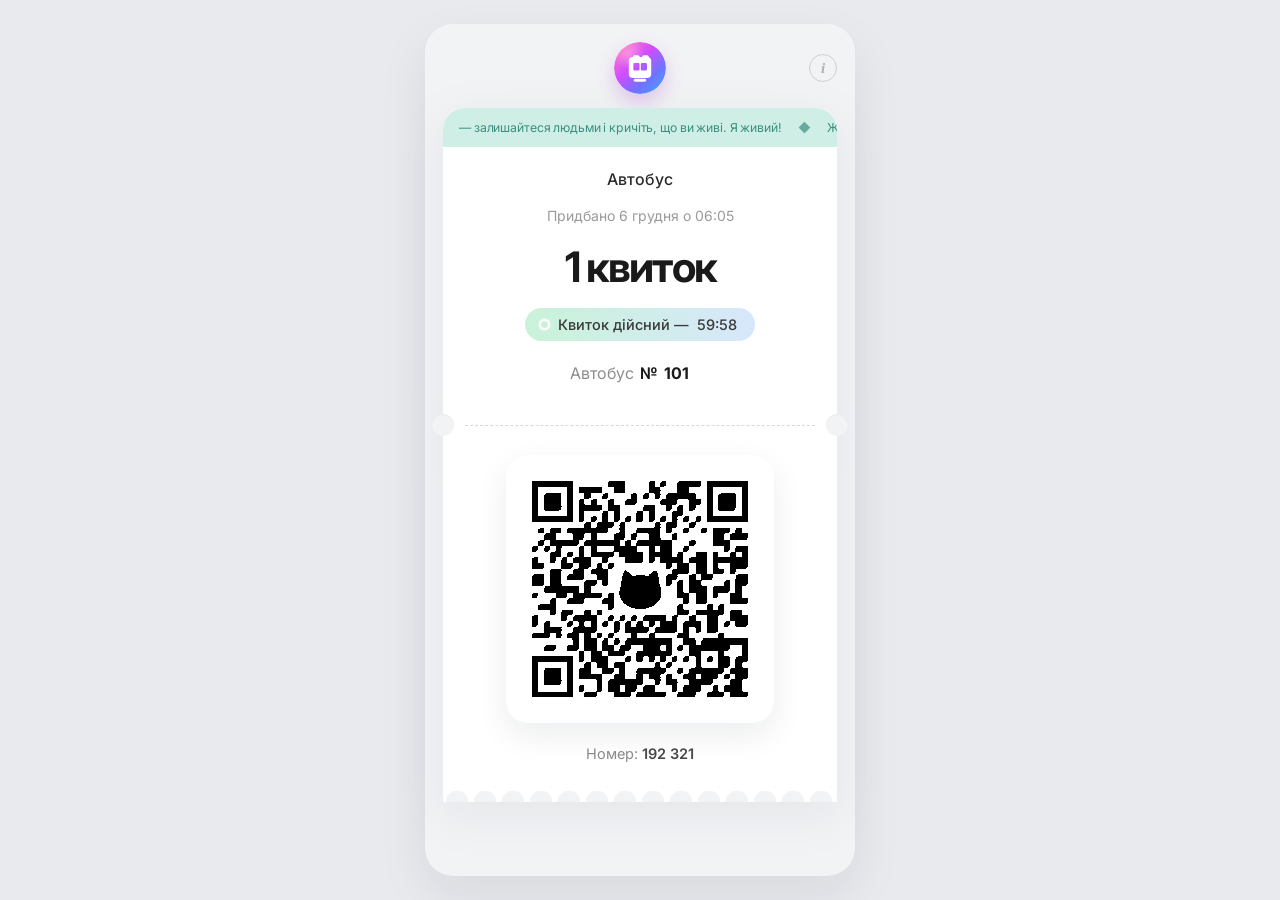
==== commit b3a8bf90: "Revert all changes from 2026-09-30. Co-authored-by: Cursor <cursoragent@cursor.com>" ====
--- a/bus.html
+++ b/bus.html
@@ -8,133 +8,51 @@
   <link rel="preconnect" href="https://fonts.googleapis.com">
   <link rel="preconnect" href="https://fonts.gstatic.com" crossorigin>
   <link href="https://fonts.googleapis.com/css2?family=Inter:wght@400;500;600;700&display=swap" rel="stylesheet">
-  <link rel="stylesheet" href="css/style.css?v=7">
+  <link rel="stylesheet" href="css/style.css">
 </head>
 <body data-kind="bus">
   <main class="app">
-    <div id="ticket-view">
-      <header class="topbar">
-        <div class="logo" aria-hidden="true">
-          <img src="assets/logo.svg" alt="">
+    <header class="topbar">
+      <div class="logo" aria-hidden="true">
+        <img src="assets/logo.svg" alt="">
+      </div>
+      <button class="info-btn" id="info-btn" aria-label="Інформація">i</button>
+    </header>
+
+    <article class="ticket">
+      <div class="ticket-top">
+        <div class="quote">
+          <p class="quote-track" id="quote"></p>
         </div>
-        <button class="info-btn" id="info-btn" aria-label="Інформація">i</button>
-      </header>
-
-      <article class="ticket">
-        <div class="ticket-top">
-          <div class="quote">
-            <p class="quote-track" id="quote"></p>
+        <div class="ticket-body">
+          <p class="transport" id="transport">Автобус</p>
+          <p class="purchased" id="purchased"></p>
+          <h1 class="amount" id="amount">1 квиток</h1>
+          <div class="status" id="status">
+            <span class="status-dot"></span>
+            <span id="status-text">Квиток дійсний — </span>
+            <span id="timer">60:00</span>
           </div>
-          <div class="ticket-body">
-            <p class="transport" id="transport">Автобус</p>
-            <p class="purchased" id="purchased"></p>
-            <h1 class="amount" id="amount">1 квиток</h1>
-            <div class="status" id="status">
-              <span class="status-dot"></span>
-              <span id="status-text">Квиток дійсний — </span>
-              <span id="timer">60:00</span>
-            </div>
-            <p class="vehicle">
-              <span id="transport-label">Автобус</span>
-              <strong>№</strong>
-              <input class="vehicle-input" id="vehicle-input" inputmode="numeric" maxlength="4" aria-label="Номер автобуса" value="101">
-            </p>
-          </div>
-        </div>
-
-        <div class="perforation" aria-hidden="true">
-          <span class="dash"></span>
-        </div>
-
-        <div class="ticket-bottom">
-          <button type="button" class="qr-wrap" id="qr-open" aria-label="Показати QR-код">
-            <img class="qr" src="assets/qr.png?v=7" alt="QR-код квитка" draggable="false">
-          </button>
-          <p class="number" id="number">Номер: <strong>244 197</strong></p>
-        </div>
-        <div class="scallop" aria-hidden="true"></div>
-      </article>
-    </div>
-
-    <section class="scan" id="scan" hidden>
-      <button type="button" class="scan-close" id="scan-back" aria-label="Назад">
-        <svg viewBox="0 0 24 24" fill="none" aria-hidden="true">
-          <path d="M15 5.5 8.5 12 15 18.5" stroke="currentColor" stroke-width="2.2" stroke-linecap="round" stroke-linejoin="round"/>
-        </svg>
-      </button>
-      <p class="scan-title" id="scan-title">Автобус № 101</p>
-      <hr class="scan-rule" aria-hidden="true">
-      <div class="scan-frame">
-        <img id="scan-qr" class="scan-qr" src="assets/qr.png?v=7" alt="QR-код квитка" draggable="false">
-      </div>
-      <p class="scan-number" id="scan-number">Номер: <strong>244 197</strong></p>
-    </section>
-
-    <section class="details" id="details" hidden>
-      <div class="details-top">
-        <button type="button" class="details-back" id="details-back" aria-label="Назад">
-          <svg viewBox="0 0 24 24" fill="none" aria-hidden="true">
-            <path d="M15 5.5 8.5 12 15 18.5" stroke="currentColor" stroke-width="2.2" stroke-linecap="round" stroke-linejoin="round"/>
-          </svg>
-        </button>
-        <h1 class="details-title">Деталі квитка</h1>
-      </div>
-
-      <div class="details-card">
-        <div class="details-carrier">
-          <div>
-            <p class="details-label">Ваш перевізник</p>
-            <p class="details-value">КП «ВІННИЦЬКА ТРАНСПОРТНА КОМПАНІЯ»</p>
-          </div>
-          <div class="details-qr-badge" aria-hidden="true">
-            <img id="details-qr" src="assets/qr.png?v=7" alt="">
-          </div>
-        </div>
-
-        <div class="details-row">
-          <div class="details-field">
-            <p class="details-label">Квиток</p>
-            <p class="details-value">Повний</p>
-          </div>
-          <div class="details-field is-end">
-            <p class="details-label">Вартість</p>
-            <p class="details-value">25 грн</p>
-          </div>
-        </div>
-
-        <div class="details-row is-stack">
-          <div class="details-field">
-            <p class="details-label">Код ЄДРПОУ</p>
-            <p class="details-value">03327925</p>
-          </div>
-          <div class="details-field">
-            <p class="details-label">Основний контакт</p>
-            <p class="details-value">+380674350525</p>
-          </div>
-          <div class="details-field">
-            <p class="details-label">Адреса</p>
-            <p class="details-value is-muted">&nbsp;</p>
-          </div>
-        </div>
-
-        <div class="details-block">
-          <div class="details-field">
-            <p class="details-label">Страховик</p>
-            <p class="details-value">ПАТ «УСК «Княжа Вієнна Іншуранс Груп», вул. Глибочицька 44, м. Київ, 04050, Україна (головний офіс) 0800 50 14 86</p>
-          </div>
-          <div class="details-field">
-            <p class="details-label">Номер договору</p>
-            <p class="details-value">Договір страхування від 12.05.2025 #1749-23/61. Розмір страхової суми 500 000,00.</p>
-          </div>
+          <p class="vehicle">
+            <span id="transport-label">Автобус</span>
+            <strong>№</strong>
+            <input class="vehicle-input" id="vehicle-input" inputmode="numeric" maxlength="4" aria-label="Номер автобуса" value="101">
+          </p>
         </div>
       </div>
 
-      <footer class="details-footer">
-        <p class="details-brand">monobank <span>| Universal Bank</span></p>
-        <span class="details-sep" aria-hidden="true"></span>
-        <p class="details-legal">АТ «УНІВЕРСАЛ БАНК» Ліцензія НБУ №92 від 20.01.1994, у держреєстрі банків №226</p>
-      </footer>
-    </section>
+      <div class="perforation" aria-hidden="true">
+        <span class="dash"></span>
+      </div>
+
+      <div class="ticket-bottom">
+        <div class="qr-wrap">
+          <img class="qr" src="assets/qr.png" alt="QR-код квитка" draggable="false">
+        </div>
+        <p class="number" id="number">Номер: <strong>244 197</strong></p>
+      </div>
+      <div class="scallop" aria-hidden="true"></div>
+    </article>
   </main>
 
   <div class="overlay" id="overlay">
@@ -157,12 +75,11 @@
       </div>
       <div class="sheet-actions">
         <div class="sheet-links" id="other-tickets"></div>
-        <button type="button" class="sheet-link" id="open-details">Деталі квитка</button>
         <button id="close-info" type="button">Зберегти</button>
       </div>
     </div>
   </div>
 
-  <script src="js/app.js?v=7"></script>
+  <script src="js/app.js"></script>
 </body>
 </html>
--- a/css/style.css
+++ b/css/style.css
@@ -164,18 +164,9 @@
   display: none;
 }
 
-body.is-expired .qr-wrap {
+body.is-expired .qr {
   opacity: 0.32;
   filter: grayscale(1);
-}
-
-body.is-details {
-  background: #000;
-}
-
-body.is-details .app {
-  background: #000;
-  padding-bottom: 24px;
 }
 
 .status-dot {
@@ -263,31 +254,18 @@
   position: relative;
   width: min(268px, 72vw);
   margin: 8px auto 0;
-  padding: 12px;
-  border: 0;
+  padding: 8px;
   border-radius: 22px;
   background: #fff;
   box-shadow: 0 12px 32px rgba(17, 24, 39, 0.08);
-  cursor: pointer;
-  appearance: none;
-  -webkit-tap-highlight-color: transparent;
-  overflow: hidden;
-}
-
-.qr-wrap:focus-visible {
-  outline: 2px solid #c44dff;
-  outline-offset: 3px;
 }
 
 .qr {
   width: 100%;
   aspect-ratio: 1;
+  object-fit: contain;
   display: block;
-  background: #fff;
-  border-radius: 0;
-  object-fit: contain;
-  image-rendering: auto;
-  -webkit-optimize-contrast: auto;
+  image-rendering: pixelated;
 }
 
 .number {
@@ -405,282 +383,9 @@
   color: #222;
 }
 
-.scan {
-  color: #cfcfcf;
-  min-height: calc(100svh - 36px);
-  display: flex;
-  flex-direction: column;
-  align-items: center;
-  justify-content: center;
-  gap: 22px;
-  text-align: center;
-  padding: 12px 8px 24px;
-}
-
-.scan[hidden] {
-  display: none !important;
-}
-
-.scan-title {
-  font-size: 18px;
-  font-weight: 500;
-  letter-spacing: -0.01em;
-  color: #c8c8c8;
-}
-
-.scan-rule {
-  width: min(320px, 86vw);
-  border: 0;
-  border-top: 1.5px dotted rgba(255, 255, 255, 0.28);
-  margin: -8px 0 0;
-}
-
-.scan-frame {
-  position: relative;
-  width: min(300px, 82vw);
-  aspect-ratio: 1;
-  border: 0;
-  border-radius: 22px;
-  background: #fff;
-  overflow: hidden;
-  display: grid;
-  place-items: center;
-  padding: 14px;
-  box-shadow: 0 12px 32px rgba(17, 24, 39, 0.18);
-}
-
-.scan-qr {
-  width: 100%;
-  height: auto;
-  aspect-ratio: 1;
-  display: block;
-  background: #fff;
-  border-radius: 0;
-  object-fit: contain;
-  image-rendering: auto;
-}
-
-.scan-number {
-  font-size: 16px;
-  font-weight: 500;
-  color: #bdbdbd;
-  letter-spacing: -0.01em;
-}
-
-.scan-number strong {
-  font-weight: 600;
-  color: #d8d8d8;
-}
-
-.scan-close {
-  position: absolute;
-  top: 10px;
-  left: 10px;
-  width: 36px;
-  height: 36px;
-  border: 0;
-  border-radius: 50%;
-  background: transparent;
-  color: #cfcfcf;
-  cursor: pointer;
-  display: grid;
-  place-items: center;
-  appearance: none;
-}
-
-.scan-close svg {
-  width: 22px;
-  height: 22px;
-  display: block;
-}
-
-body.is-scan {
-  background: #121212;
-}
-
-body.is-scan .app {
-  position: relative;
-  background: #121212;
-  padding-top: 8px;
-}
-
-.details {
-  color: #fff;
-  min-height: calc(100svh - 54px);
-  display: flex;
-  flex-direction: column;
-  gap: 18px;
-  padding-top: 4px;
-}
-
-.details[hidden] {
-  display: none !important;
-}
-
-.details-top {
-  display: flex;
-  align-items: center;
-  gap: 8px;
-  min-height: 44px;
-}
-
-.details-back {
-  width: 36px;
-  height: 36px;
-  margin-left: -8px;
-  border: 0;
-  border-radius: 50%;
-  background: transparent;
-  color: #fff;
-  cursor: pointer;
-  display: grid;
-  place-items: center;
-  appearance: none;
-}
-
-.details-back svg {
-  width: 22px;
-  height: 22px;
-  display: block;
-}
-
-.details-title {
-  font-size: 28px;
-  font-weight: 700;
-  letter-spacing: -0.03em;
-  line-height: 1.15;
-}
-
-.details-card {
-  background: #1c1c1e;
-  border-radius: 18px;
-  padding: 18px 16px 16px;
-}
-
-.details-carrier {
-  display: grid;
-  grid-template-columns: 1fr auto;
-  gap: 14px;
-  align-items: start;
-  padding-bottom: 16px;
-  border-bottom: 1px solid rgba(255, 255, 255, 0.08);
-}
-
-.details-label {
-  color: #8e8e93;
-  font-size: 13px;
-  line-height: 1.3;
-  margin-bottom: 6px;
-}
-
-.details-value {
-  color: #fff;
-  font-size: 16px;
-  font-weight: 600;
-  line-height: 1.35;
-  letter-spacing: -0.01em;
-}
-
-.details-value.is-muted {
-  color: #8e8e93;
-  font-weight: 500;
-  min-height: 1.2em;
-}
-
-.details-qr-badge {
-  width: 54px;
-  height: 54px;
-  border-radius: 50%;
-  padding: 7px;
-  background: linear-gradient(160deg, #b24bff 0%, #ff4fa3 55%, #ff6b7a 100%);
-  box-shadow: 0 8px 18px rgba(178, 75, 255, 0.28);
-  flex-shrink: 0;
-  overflow: hidden;
-}
-
-.details-qr-badge img {
-  width: 100%;
-  height: 100%;
-  display: block;
-  border-radius: 10px;
-  background: #fff;
-  object-fit: cover;
-}
-
-.details-row {
-  display: grid;
-  grid-template-columns: 1fr 1fr;
-  gap: 16px;
-  padding: 16px 0;
-  border-bottom: 1px solid rgba(255, 255, 255, 0.08);
-}
-
-.details-row.is-stack {
-  grid-template-columns: 1fr;
-  gap: 14px;
-}
-
-.details-field.is-end {
-  text-align: right;
-}
-
-.details-block {
-  padding-top: 16px;
-  display: grid;
-  gap: 14px;
-}
-
-.details-block .details-value {
-  font-size: 14.5px;
-  font-weight: 500;
-  color: #f2f2f7;
-}
-
-.details-footer {
-  margin-top: auto;
-  padding-top: 8px;
-  display: grid;
-  grid-template-columns: auto 1px 1fr;
-  gap: 12px;
-  align-items: center;
-}
-
-.details-brand {
-  color: #8e8e93;
-  font-size: 15px;
-  font-weight: 600;
-  letter-spacing: -0.02em;
-  white-space: nowrap;
-}
-
-.details-brand span {
-  font-weight: 500;
-  opacity: 0.85;
-}
-
-.details-sep {
-  width: 1px;
-  height: 28px;
-  background: rgba(255, 255, 255, 0.18);
-}
-
-.details-legal {
-  color: #8e8e93;
-  font-size: 10px;
-  line-height: 1.35;
-}
-
 @media (min-width: 760px) {
   body {
     background: #e9eaee;
-  }
-
-  body.is-details {
-    background: #0a0a0a;
-  }
-
-  body.is-scan {
-    background: #0a0a0a;
   }
 
   .app {
@@ -690,14 +395,4 @@
     border-radius: 28px;
     box-shadow: 0 20px 50px rgba(15, 23, 42, 0.08);
   }
-
-  body.is-details .app {
-    background: #000;
-    box-shadow: 0 20px 50px rgba(0, 0, 0, 0.45);
-  }
-
-  body.is-scan .app {
-    background: #121212;
-    box-shadow: 0 20px 50px rgba(0, 0, 0, 0.45);
-  }
-}
+}
